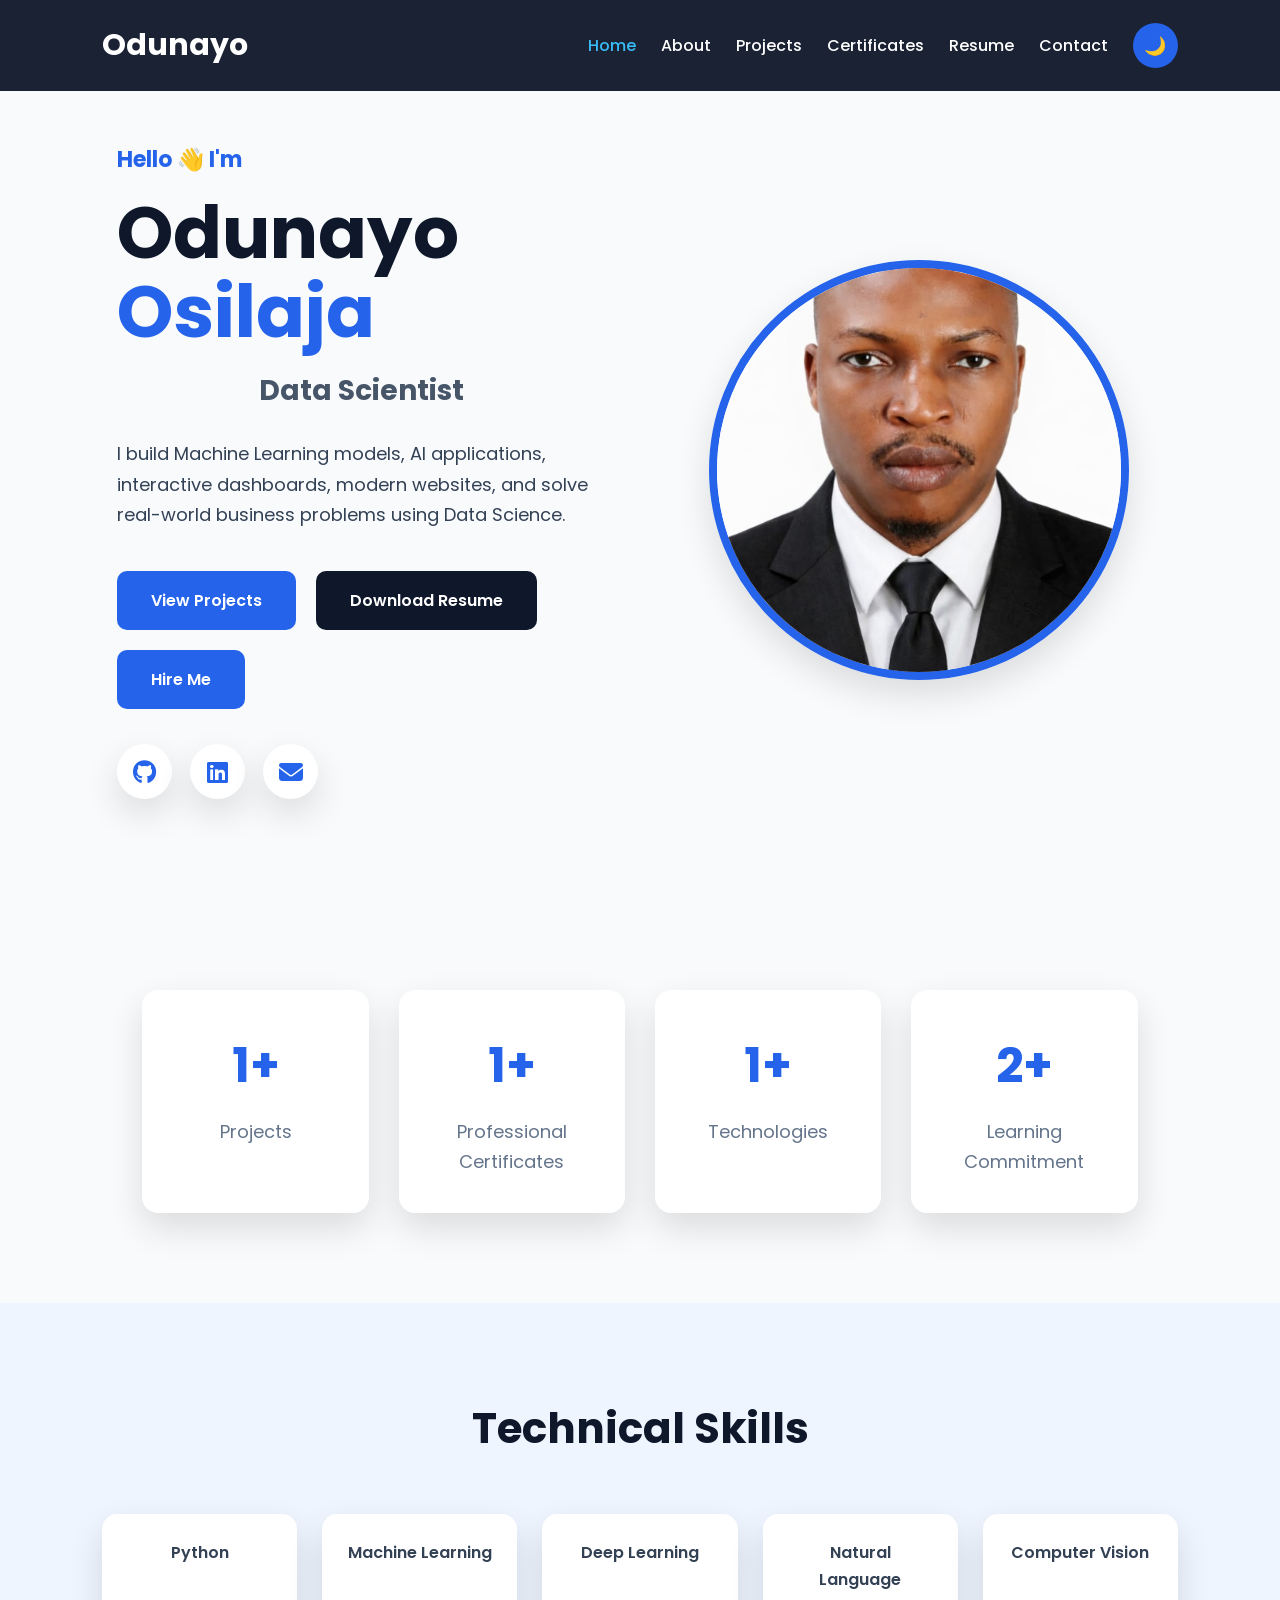
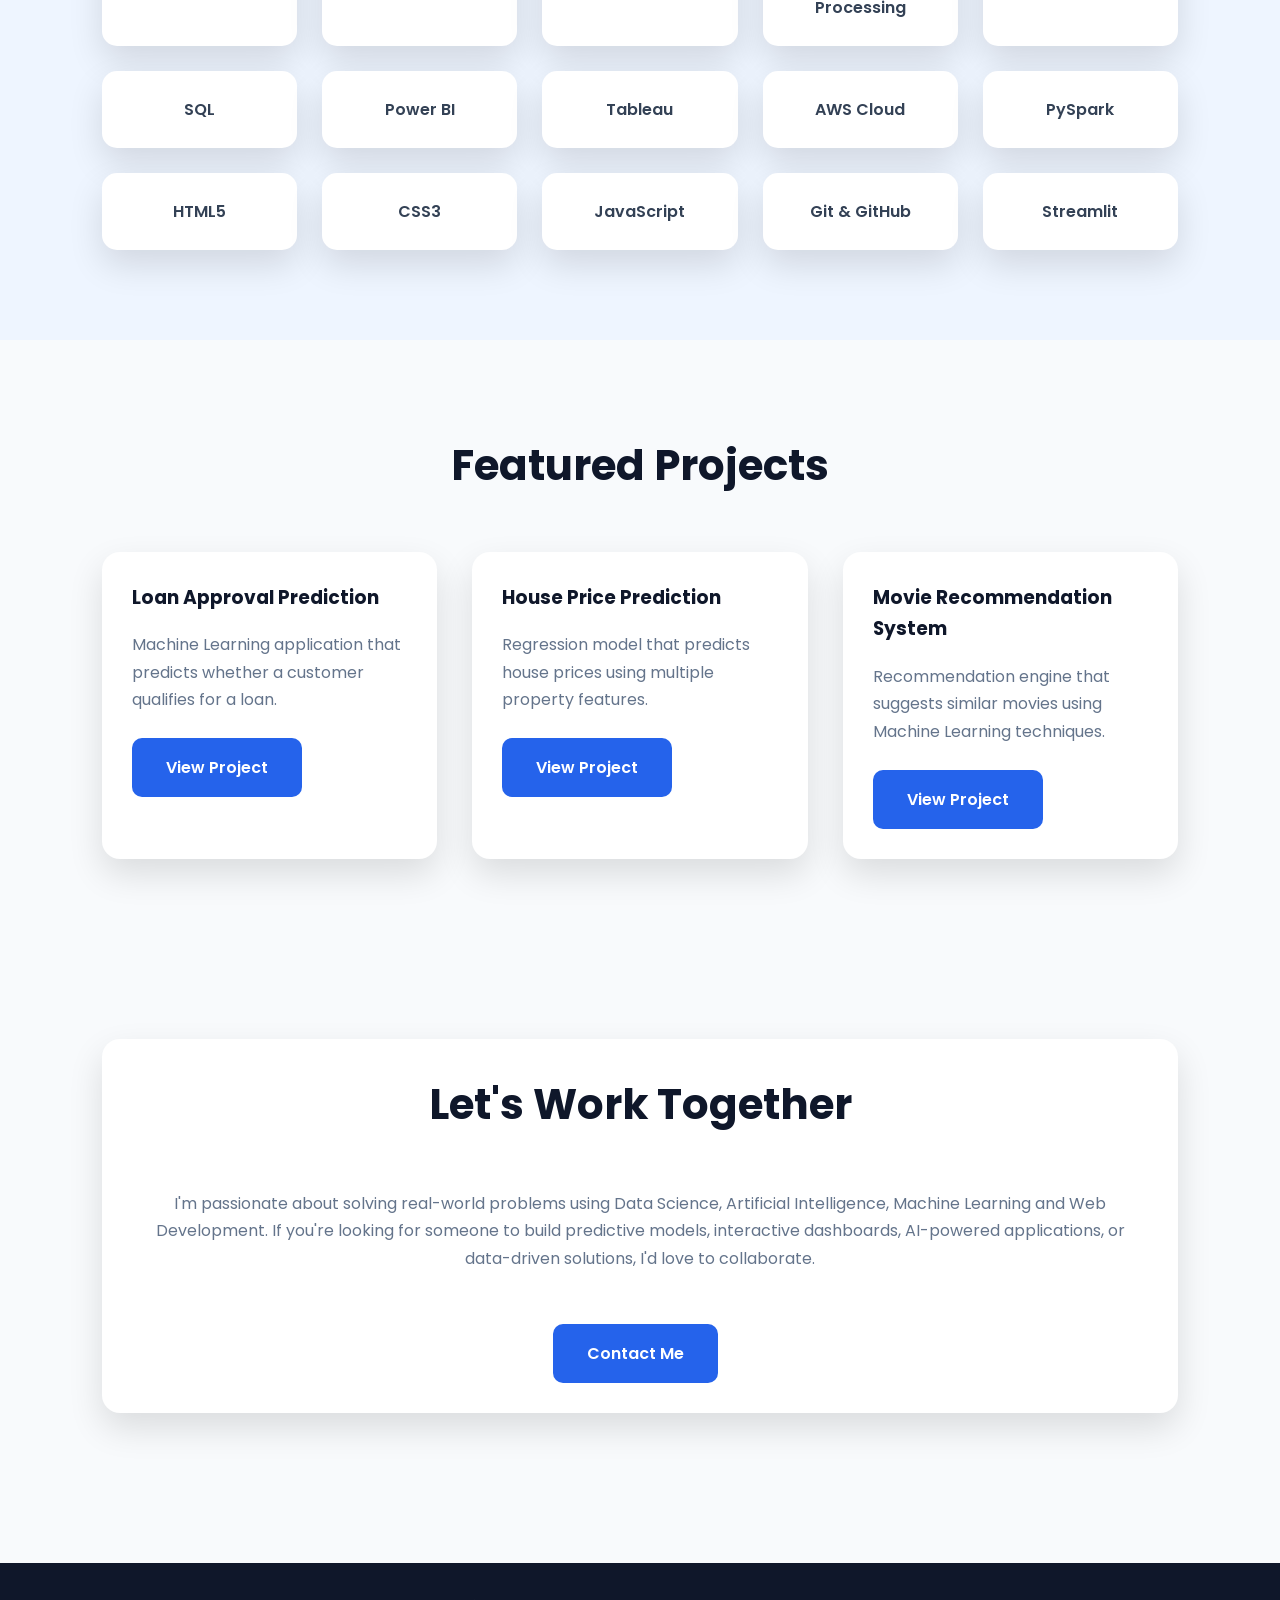
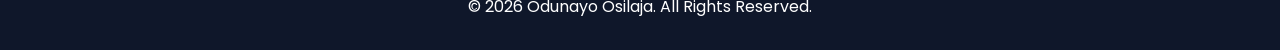
==== index.html @ 94298a9c "Initial portfolio website" ====
<!DOCTYPE html>
<html lang="en">

<head>

<meta charset="UTF-8">
<meta name="viewport" content="width=device-width, initial-scale=1.0">

<title>Odunayo Osilaja | Data Scientist</title>

<meta name="description" content="Professional portfolio of Odunayo Osilaja, Data Scientist, Machine Learning Engineer and Solar Engineer.">

<link rel="stylesheet" href="css/style.css">

<link rel="preconnect" href="https://fonts.googleapis.com">

<link href="https://fonts.googleapis.com/css2?family=Poppins:wght@300;400;500;600;700;800&display=swap" rel="stylesheet">

<link rel="stylesheet"
href="https://cdnjs.cloudflare.com/ajax/libs/font-awesome/6.6.0/css/all.min.css">

</head>

<body>

<!-- Loading Screen -->

<div class="loader">

<div class="spinner"></div>

</div>

<!-- Header -->

<header>

<div class="logo">

<h2>Odunayo</h2>

</div>

<div class="menu-toggle">

<i class="fas fa-bars"></i>

</div>

<nav>

<a href="index.html" class="active">Home</a>

<a href="about.html">About</a>

<a href="projects.html">Projects</a>

<a href="certificates.html">Certificates</a>

<a href="resume.html">Resume</a>

<a href="contact.html">Contact</a>

<button id="themeToggle" class="theme-toggle">

🌙

</button>

</nav>

</header>

<!-- Hero -->

<section class="hero">

<div class="hero-text">

<h4>Hello 👋 I'm</h4>

<h1>

Odunayo

<span>Osilaja</span>

</h1>

<h2 id="typing"></h2>

<p>

I build Machine Learning models,

AI applications,

interactive dashboards,

modern websites,

and solve real-world business problems

using Data Science.

</p>

<div class="hero-buttons">

<a href="projects.html" class="btn primary">

View Projects

</a>

<a href="resume.html" class="btn secondary">

Download Resume

</a>

<a href="contact.html" class="btn primary">

Hire Me

</a>

</div>

<div class="social">

<a href="https://github.com/cegemenge" target="_blank">

<i class="fab fa-github"></i>

</a>

<a href="https://www.linkedin.com/" target="_blank">

<i class="fab fa-linkedin"></i>

</a>

<a href="mailto:your@email.com">

<i class="fas fa-envelope"></i>

</a>

</div>

</div>

<div class="hero-image">

<img

src="images/profile.jpg"

alt="Odunayo Osilaja">

</div>

</section>

<!-- Statistics -->

<section class="stats">

<div class="card">

<h2>15</h2>

<p>Projects</p>

</div>

<div class="card">

<h2>12</h2>

<p>Professional Certificates</p>

</div>

<div class="card">

<h2>5</h2>

<p>Technologies</p>

</div>

<div class="card">

<h2>100</h2>

<p>Learning Commitment</p>

</div>

</section>

<!-- Skills -->

<section class="skills">

<h2>Technical Skills</h2>

<div class="skills-grid">

<div class="skill-card">Python</div>

<div class="skill-card">Machine Learning</div>

<div class="skill-card">Deep Learning</div>

<div class="skill-card">Natural Language Processing</div>

<div class="skill-card">Computer Vision</div>

<div class="skill-card">SQL</div>

<div class="skill-card">Power BI</div>

<div class="skill-card">Tableau</div>

<div class="skill-card">AWS Cloud</div>

<div class="skill-card">PySpark</div>

<div class="skill-card">HTML5</div>

<div class="skill-card">CSS3</div>

<div class="skill-card">JavaScript</div>

<div class="skill-card">Git & GitHub</div>

<div class="skill-card">Streamlit</div>

</div>

</section>

<!-- Featured Projects -->

<section class="featured">

<h2>Featured Projects</h2>

<div class="project-grid">

<div class="project-card">

<h3>Loan Approval Prediction</h3>

<p>

Machine Learning application that predicts
whether a customer qualifies for a loan.

</p>

<a href="projects.html" class="btn primary">

View Project

</a>

</div>

<div class="project-card">

<h3>House Price Prediction</h3>

<p>

Regression model that predicts house prices
using multiple property features.

</p>

<a href="projects.html" class="btn primary">

View Project

</a>

</div>

<div class="project-card">

<h3>Movie Recommendation System</h3>

<p>

Recommendation engine that suggests similar
movies using Machine Learning techniques.

</p>

<a href="projects.html" class="btn primary">

View Project

</a>

</div>

</div>

</section>

<!-- Call To Action -->

<section class="featured">

<div class="project-card" style="text-align:center;">

<h2>Let's Work Together</h2>

<p>

I'm passionate about solving real-world problems
using Data Science, Artificial Intelligence,
Machine Learning and Web Development.

If you're looking for someone to build predictive models,
interactive dashboards, AI-powered applications,
or data-driven solutions, I'd love to collaborate.

</p>

<br>

<a href="contact.html" class="btn primary">

Contact Me

</a>

</div>

</section>

<!-- Footer -->

<footer>

<p>

© 2026 Odunayo Osilaja. All Rights Reserved.

</p>

</footer>

<script src="js/script.js"></script>

<script>

window.addEventListener("load",()=>{

const loader=document.querySelector(".loader");

if(loader){

loader.classList.add("hidden");

}

});

</script>

</body>

</html>
---- css/style.css ----
/* ==========================================
   ODUNAYO OSILAJA PORTFOLIO WEBSITE
   STYLE.CSS (PART 1)
========================================== */

/* Google Font */
@import url('https://fonts.googleapis.com/css2?family=Poppins:wght@300;400;500;600;700;800&display=swap');

/* CSS Variables */

:root{

    --primary:#2563eb;
    --secondary:#0f172a;
    --accent:#38bdf8;
    --white:#ffffff;
    --light:#f8fafc;
    --text:#334155;
    --gray:#64748b;
    --shadow:0 15px 35px rgba(0,0,0,.12);
    --radius:16px;
    --transition:.35s ease;

}

/* Reset */

*{

    margin:0;
    padding:0;
    box-sizing:border-box;

}

html{

    scroll-behavior:smooth;

}

body{

    font-family:'Poppins',sans-serif;
    background:var(--light);
    color:var(--text);
    line-height:1.7;
    overflow-x:hidden;

}

/* Header */

header{

    position:fixed;
    top:0;
    left:0;
    width:100%;

    display:flex;
    justify-content:space-between;
    align-items:center;

    padding:20px 8%;

    background:rgba(15,23,42,.95);

    backdrop-filter:blur(12px);

    z-index:1000;

    transition:.3s;

}

/* Logo */

.logo h2{

    color:white;
    font-size:30px;
    font-weight:700;

}

/* Navigation */

nav{

    display:flex;
    gap:25px;
    align-items:center;

}

nav a{

    text-decoration:none;
    color:white;
    font-weight:500;
    transition:var(--transition);

}

nav a:hover{

    color:var(--accent);

}

nav .active{

    color:var(--accent);

}

/* Theme Button */

.theme-toggle{

    width:45px;
    height:45px;

    border:none;

    border-radius:50%;

    cursor:pointer;

    background:var(--primary);

    color:white;

    font-size:18px;

    transition:var(--transition);

}

.theme-toggle:hover{

    transform:rotate(180deg);

}

/* Hero */

.hero{

    max-width:1250px;

    margin:auto;

    min-height:100vh;

    display:grid;

    grid-template-columns:repeat(auto-fit,minmax(350px,1fr));

    gap:70px;

    align-items:center;

    padding:120px 8% 80px;

}

.hero-text h4{

    color:var(--primary);

    font-size:22px;

}

.hero-text h1{

    font-size:72px;

    line-height:1.1;

    color:var(--secondary);

    margin:15px 0;

}

.hero-text h1 span{

    display:block;

    color:var(--primary);

}

.hero-text h2{

    font-size:28px;

    color:#475569;

    margin-bottom:25px;

    min-height:40px;

}

.hero-text p{

    font-size:18px;

    margin-bottom:40px;

}

/* Hero Image */

.hero-image{

    display:flex;

    justify-content:center;

}

.hero-image img{

    width:420px;

    height:420px;

    object-fit:cover;

    border-radius:50%;

    border:8px solid var(--primary);

    box-shadow:var(--shadow);

    transition:var(--transition);

}

.hero-image img:hover{

    transform:scale(1.03);

}

/* Buttons */

.hero-buttons{

    display:flex;

    gap:20px;

    flex-wrap:wrap;

}

.btn{

    display:inline-block;

    padding:16px 34px;

    border-radius:10px;

    text-decoration:none;

    font-weight:600;

    transition:var(--transition);

}

.primary{

    background:var(--primary);

    color:white;

}

.secondary{

    background:var(--secondary);

    color:white;

}

.btn:hover{

    transform:translateY(-5px);

}

/* Social Icons */

.social{

    display:flex;

    gap:18px;

    margin-top:35px;

}

.social a{

    width:55px;

    height:55px;

    border-radius:50%;

    display:flex;

    justify-content:center;

    align-items:center;

    background:white;

    color:var(--primary);

    text-decoration:none;

    font-size:24px;

    box-shadow:var(--shadow);

    transition:var(--transition);

}

.social a:hover{

    background:var(--primary);

    color:white;

    transform:translateY(-6px);

}

/* ==========================================
   STYLE.CSS (PART 2)
   Statistics, Skills, Projects,
   Certificates, Resume, Contact & Footer
==========================================*/

/* Sections */

section{
    padding:90px 8%;
}

section h2{
    text-align:center;
    font-size:42px;
    color:var(--secondary);
    margin-bottom:50px;
}

/* ======================
   Statistics
====================== */

.stats{

    max-width:1200px;
    margin:auto;

    display:grid;
    grid-template-columns:repeat(auto-fit,minmax(220px,1fr));

    gap:30px;

}

.card{

    background:var(--white);

    padding:35px;

    border-radius:var(--radius);

    text-align:center;

    box-shadow:var(--shadow);

    transition:var(--transition);

}

.card:hover{

    transform:translateY(-10px);

}

.card h2{

    color:var(--primary);

    font-size:48px;

    margin-bottom:10px;

}

.card p{

    color:var(--gray);

    font-size:18px;

}

/* ======================
   Skills
====================== */

.skills{

    background:#eef5ff;

}

.skills-grid{

    display:grid;

    grid-template-columns:
    repeat(auto-fit,minmax(180px,1fr));

    gap:25px;

}

.skill-card{

    background:white;

    padding:25px;

    border-radius:15px;

    text-align:center;

    font-weight:600;

    box-shadow:var(--shadow);

    transition:var(--transition);

}

.skill-card:hover{

    background:var(--primary);

    color:white;

    transform:translateY(-8px);

}

/* ======================
   Projects
====================== */

.featured{

    max-width:1300px;

    margin:auto;

}

.project-grid{

    display:grid;

    grid-template-columns:
    repeat(auto-fit,minmax(320px,1fr));

    gap:35px;

}

.project-card{

    background:white;

    padding:30px;

    border-radius:18px;

    box-shadow:var(--shadow);

    transition:var(--transition);

}

.project-card:hover{

    transform:translateY(-12px);

}

.project-card h3{

    color:var(--secondary);

    margin-bottom:18px;

}

.project-card p{

    margin-bottom:15px;

    color:var(--gray);

}

.project-card .btn{

    margin-top:10px;
    margin-right:10px;

}

/* ======================
   Certificates
====================== */

.certificate-grid{

    display:grid;

    grid-template-columns:
    repeat(auto-fit,minmax(280px,1fr));

    gap:30px;

}

.certificate-card{

    background:white;

    padding:30px;

    border-radius:16px;

    text-align:center;

    box-shadow:var(--shadow);

    transition:var(--transition);

}

.certificate-card:hover{

    transform:translateY(-10px);

}

.certificate-card h3{

    margin-bottom:15px;

}

/* ======================
   Resume
====================== */

.resume{

    text-align:center;

}

.resume img{

    width:180px;

    height:180px;

    border-radius:50%;

    object-fit:cover;

    margin-bottom:20px;

    box-shadow:var(--shadow);

}

.resume h2{

    margin-bottom:15px;

}

.resume p{

    max-width:800px;

    margin:auto;

}

/* ======================
   Contact
====================== */

.contact{

    max-width:900px;

    margin:auto;

}

.contact form{

    display:flex;

    flex-direction:column;

    gap:20px;

}

.contact input,
.contact textarea{

    padding:18px;

    border:1px solid #ddd;

    border-radius:12px;

    outline:none;

    font-size:16px;

    font-family:inherit;

    transition:.3s;

}

.contact input:focus,
.contact textarea:focus{

    border-color:var(--primary);

    box-shadow:0 0 10px rgba(37,99,235,.15);

}

.contact button{

    padding:18px;

    border:none;

    border-radius:12px;

    background:var(--primary);

    color:white;

    font-size:18px;

    cursor:pointer;

    transition:var(--transition);

}

.contact button:hover{

    background:#1d4ed8;

}

/* ======================
   Footer
====================== */

footer{

    background:var(--secondary);

    color:white;

    text-align:center;

    padding:30px;

    margin-top:60px;

}

footer p{

    font-size:16px;

}

/* ==========================================
   STYLE.CSS (PART 3)
   Dark Mode, Animations, Responsive,
   Mobile Menu & Utilities
==========================================*/

/* ======================
   DARK MODE
====================== */

body.dark{

    background:#0f172a;
    color:#e2e8f0;

}

body.dark header{

    background:#020617;

}

body.dark .card,
body.dark .project-card,
body.dark .certificate-card,
body.dark .skill-card,
body.dark .contact input,
body.dark .contact textarea{

    background:#1e293b;
    color:#ffffff;

}

body.dark h1,
body.dark h2,
body.dark h3{

    color:#ffffff;

}

body.dark p{

    color:#cbd5e1;

}

body.dark footer{

    background:#020617;

}

body.dark .contact input,
body.dark .contact textarea{

    border:1px solid #334155;

}

body.dark .social a{

    background:#1e293b;
    color:#38bdf8;

}

body.dark .social a:hover{

    background:#2563eb;
    color:white;

}

/* ======================
   SCROLL ANIMATION
====================== */

section,
.card,
.project-card,
.skill-card,
.certificate-card{

    opacity:0;
    transform:translateY(40px);
    transition:all .8s ease;

}

.show{

    opacity:1;
    transform:translateY(0);

}

/* ======================
   SCROLL TO TOP
====================== */

.topButton{

    position:fixed;

    right:25px;

    bottom:25px;

    width:55px;

    height:55px;

    border:none;

    border-radius:50%;

    background:#2563eb;

    color:white;

    font-size:22px;

    cursor:pointer;

    display:none;

    justify-content:center;

    align-items:center;

    box-shadow:0 10px 20px rgba(0,0,0,.25);

    transition:.3s;

    z-index:9999;

}

.topButton:hover{

    transform:translateY(-6px);

}

/* ======================
   LOADING ANIMATION
====================== */

.loader{

    position:fixed;

    top:0;

    left:0;

    width:100%;

    height:100%;

    background:white;

    display:flex;

    justify-content:center;

    align-items:center;

    z-index:99999;

}

.loader.hidden{

    display:none;

}

.spinner{

    width:60px;

    height:60px;

    border:6px solid #ddd;

    border-top:6px solid #2563eb;

    border-radius:50%;

    animation:spin 1s linear infinite;

}

@keyframes spin{

    to{

        transform:rotate(360deg);

    }

}

/* ======================
   HAMBURGER MENU
====================== */

.menu-toggle{

    display:none;

    font-size:28px;

    color:white;

    cursor:pointer;

}

/* ======================
   RESPONSIVE TABLET
====================== */

@media(max-width:992px){

.hero{

    grid-template-columns:1fr;

    text-align:center;

}

.hero-buttons{

    justify-content:center;

}

.hero-image{

    margin-top:40px;

}

.hero-image img{

    width:320px;

    height:320px;

}

.hero-text h1{

    font-size:52px;

}

section h2{

    font-size:34px;

}

}

/* ======================
   RESPONSIVE MOBILE
====================== */

@media(max-width:768px){

.menu-toggle{

    display:block;

}

nav{

    position:absolute;

    top:80px;

    left:0;

    width:100%;

    background:#0f172a;

    flex-direction:column;

    display:none;

    padding:20px;

}

nav.active{

    display:flex;

}

.hero{

    padding-top:140px;

}

.hero h1{

    font-size:40px;

}

.hero h2{

    font-size:22px;

}

.hero p{

    font-size:17px;

}

.hero-image img{

    width:250px;

    height:250px;

}

.btn{

    width:100%;

    text-align:center;

}

.project-grid,
.certificate-grid,
.skills-grid,
.stats{

    grid-template-columns:1fr;

}

}

/* ======================
   SMALL DEVICES
====================== */

@media(max-width:480px){

header{

    padding:15px;

}

.logo h2{

    font-size:24px;

}

.hero{

    padding:130px 20px 60px;

}

.hero h1{

    font-size:32px;

}

.hero h2{

    font-size:18px;

}

.hero-image img{

    width:210px;

    height:210px;

}

section{

    padding:60px 20px;

}

}

/* ======================
   UTILITIES
====================== */

.text-center{

    text-align:center;

}

.mt-1{

    margin-top:10px;

}

.mt-2{

    margin-top:20px;

}

.mt-3{

    margin-top:30px;

}

.mb-1{

    margin-bottom:10px;

}

.mb-2{

    margin-bottom:20px;

}

.mb-3{

    margin-bottom:30px;

}

.shadow{

    box-shadow:var(--shadow);

}

.rounded{

    border-radius:var(--radius);

}

.hidden{

    display:none;

}
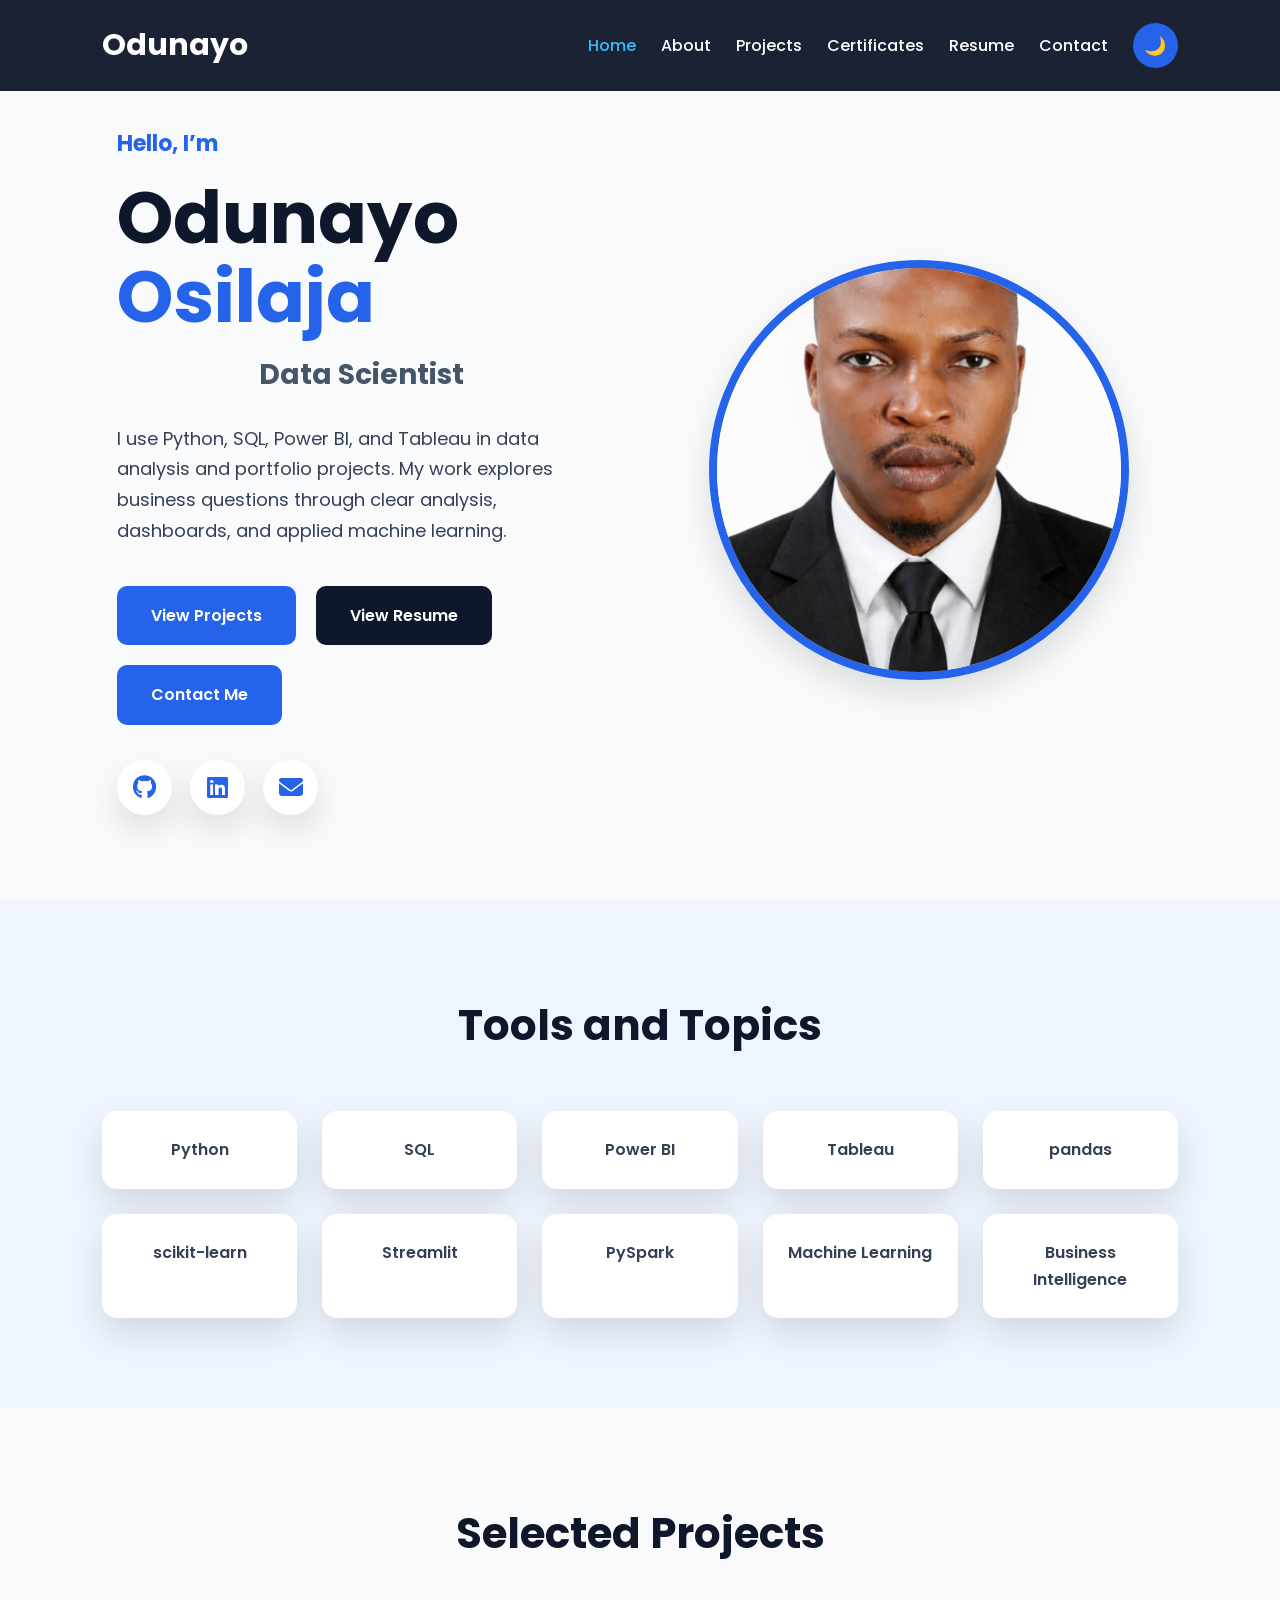
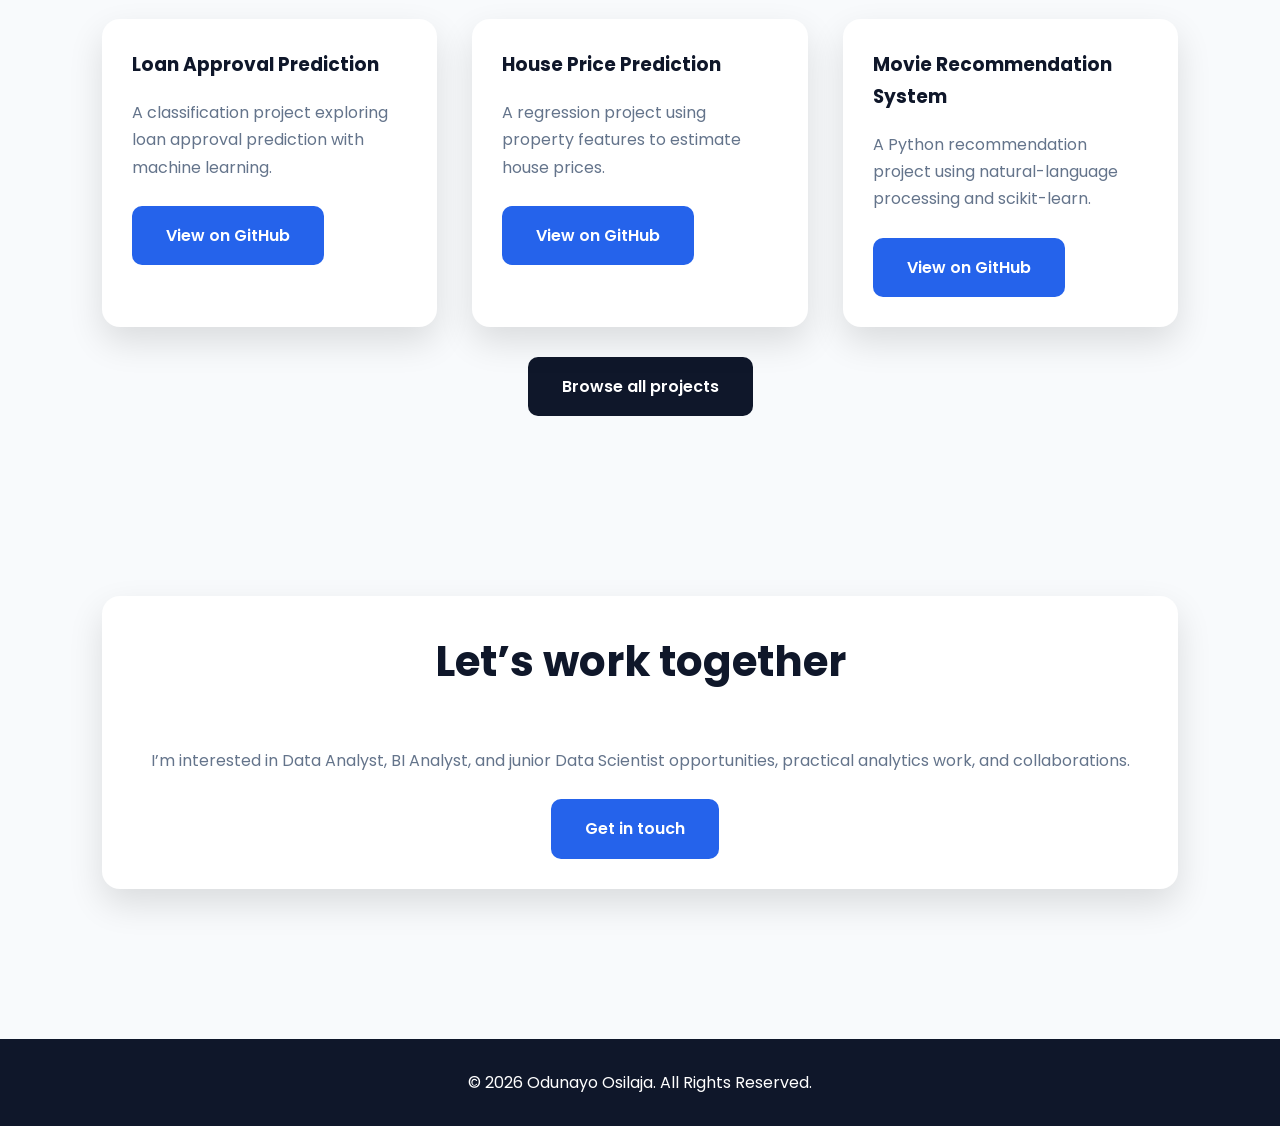
==== commit a453d381: "Refresh portfolio homepage for data roles Align the homepage with current analytics positioning, fix" ====
--- a/index.html
+++ b/index.html
@@ -1,379 +1,112 @@
 <!DOCTYPE html>
 <html lang="en">
+<head>
+  <meta charset="UTF-8">
+  <meta name="viewport" content="width=device-width, initial-scale=1.0">
+  <meta name="description" content="Odunayo Osilaja’s portfolio of data analysis, business intelligence, and applied machine-learning projects using Python, SQL, Power BI, and Tableau.">
+  <title>Odunayo Osilaja | Data Analyst & Data Science Projects</title>
+  <link rel="stylesheet" href="css/style.css">
+  <link rel="preconnect" href="https://fonts.googleapis.com">
+  <link href="https://fonts.googleapis.com/css2?family=Poppins:wght@300;400;500;600;700;800&display=swap" rel="stylesheet">
+  <link rel="stylesheet" href="https://cdnjs.cloudflare.com/ajax/libs/font-awesome/6.6.0/css/all.min.css">
+</head>
+<body>
+  <div class="loader"><div class="spinner"></div></div>
 
-<head>
+  <header>
+    <div class="logo"><h2>Odunayo</h2></div>
+    <div class="menu-toggle"><i class="fas fa-bars"></i></div>
+    <nav>
+      <a href="index.html" class="active">Home</a>
+      <a href="about.html">About</a>
+      <a href="projects.html">Projects</a>
+      <a href="certificates.html">Certificates</a>
+      <a href="resume.html">Resume</a>
+      <a href="contact.html">Contact</a>
+      <button id="themeToggle" class="theme-toggle" aria-label="Toggle theme">🌙</button>
+    </nav>
+  </header>
 
-<meta charset="UTF-8">
-<meta name="viewport" content="width=device-width, initial-scale=1.0">
+  <main>
+    <section class="hero">
+      <div class="hero-text">
+        <h4>Hello, I’m</h4>
+        <h1>Odunayo <span>Osilaja</span></h1>
+        <h2 id="typing">Data Analyst</h2>
+        <p>I use Python, SQL, Power BI, and Tableau in data analysis and portfolio projects. My work explores business questions through clear analysis, dashboards, and applied machine learning.</p>
+        <div class="hero-buttons">
+          <a href="projects.html" class="btn primary">View Projects</a>
+          <a href="resume.html" class="btn secondary">View Resume</a>
+          <a href="contact.html" class="btn primary">Contact Me</a>
+        </div>
+        <div class="social" aria-label="Professional links">
+          <a href="https://github.com/cegemenge" target="_blank" rel="noopener noreferrer" aria-label="GitHub"><i class="fab fa-github"></i></a>
+          <a href="https://www.linkedin.com/in/odunayo-osilaja/" target="_blank" rel="noopener noreferrer" aria-label="LinkedIn"><i class="fab fa-linkedin"></i></a>
+          <a href="mailto:cegemenge@gmail.com" aria-label="Email"><i class="fas fa-envelope"></i></a>
+        </div>
+      </div>
+      <div class="hero-image">
+        <img src="images/profile.jpg" alt="Portrait of Odunayo Osilaja">
+      </div>
+    </section>
 
-<title>Odunayo Osilaja | Data Scientist</title>
+    <section class="skills">
+      <h2>Tools and Topics</h2>
+      <div class="skills-grid">
+        <div class="skill-card">Python</div>
+        <div class="skill-card">SQL</div>
+        <div class="skill-card">Power BI</div>
+        <div class="skill-card">Tableau</div>
+        <div class="skill-card">pandas</div>
+        <div class="skill-card">scikit-learn</div>
+        <div class="skill-card">Streamlit</div>
+        <div class="skill-card">PySpark</div>
+        <div class="skill-card">Machine Learning</div>
+        <div class="skill-card">Business Intelligence</div>
+      </div>
+    </section>
 
-<meta name="description" content="Professional portfolio of Odunayo Osilaja, Data Scientist, Machine Learning Engineer and Solar Engineer.">
+    <section class="featured">
+      <h2>Selected Projects</h2>
+      <div class="project-grid">
+        <div class="project-card">
+          <h3>Loan Approval Prediction</h3>
+          <p>A classification project exploring loan approval prediction with machine learning.</p>
+          <a href="https://github.com/cegemenge/Loan-Approval-Prediction" class="btn primary" target="_blank" rel="noopener noreferrer">View on GitHub</a>
+        </div>
+        <div class="project-card">
+          <h3>House Price Prediction</h3>
+          <p>A regression project using property features to estimate house prices.</p>
+          <a href="https://github.com/cegemenge/House_Price_Prediction" class="btn primary" target="_blank" rel="noopener noreferrer">View on GitHub</a>
+        </div>
+        <div class="project-card">
+          <h3>Movie Recommendation System</h3>
+          <p>A Python recommendation project using natural-language processing and scikit-learn.</p>
+          <a href="https://github.com/cegemenge/Movie-Recommendation-System" class="btn primary" target="_blank" rel="noopener noreferrer">View on GitHub</a>
+        </div>
+      </div>
+      <p style="text-align:center;margin-top:30px;"><a href="projects.html" class="btn secondary">Browse all projects</a></p>
+    </section>
 
-<link rel="stylesheet" href="css/style.css">
+    <section class="featured">
+      <div class="project-card" style="text-align:center;">
+        <h2>Let’s work together</h2>
+        <p>I’m interested in Data Analyst, BI Analyst, and junior Data Scientist opportunities, practical analytics work, and collaborations.</p>
+        <a href="contact.html" class="btn primary">Get in touch</a>
+      </div>
+    </section>
+  </main>
 
-<link rel="preconnect" href="https://fonts.googleapis.com">
+  <footer>
+    <p>© 2026 Odunayo Osilaja. All Rights Reserved.</p>
+  </footer>
 
-<link href="https://fonts.googleapis.com/css2?family=Poppins:wght@300;400;500;600;700;800&display=swap" rel="stylesheet">
-
-<link rel="stylesheet"
-href="https://cdnjs.cloudflare.com/ajax/libs/font-awesome/6.6.0/css/all.min.css">
-
-</head>
-
-<body>
-
-<!-- Loading Screen -->
-
-<div class="loader">
-
-<div class="spinner"></div>
-
-</div>
-
-<!-- Header -->
-
-<header>
-
-<div class="logo">
-
-<h2>Odunayo</h2>
-
-</div>
-
-<div class="menu-toggle">
-
-<i class="fas fa-bars"></i>
-
-</div>
-
-<nav>
-
-<a href="index.html" class="active">Home</a>
-
-<a href="about.html">About</a>
-
-<a href="projects.html">Projects</a>
-
-<a href="certificates.html">Certificates</a>
-
-<a href="resume.html">Resume</a>
-
-<a href="contact.html">Contact</a>
-
-<button id="themeToggle" class="theme-toggle">
-
-🌙
-
-</button>
-
-</nav>
-
-</header>
-
-<!-- Hero -->
-
-<section class="hero">
-
-<div class="hero-text">
-
-<h4>Hello 👋 I'm</h4>
-
-<h1>
-
-Odunayo
-
-<span>Osilaja</span>
-
-</h1>
-
-<h2 id="typing"></h2>
-
-<p>
-
-I build Machine Learning models,
-
-AI applications,
-
-interactive dashboards,
-
-modern websites,
-
-and solve real-world business problems
-
-using Data Science.
-
-</p>
-
-<div class="hero-buttons">
-
-<a href="projects.html" class="btn primary">
-
-View Projects
-
-</a>
-
-<a href="resume.html" class="btn secondary">
-
-Download Resume
-
-</a>
-
-<a href="contact.html" class="btn primary">
-
-Hire Me
-
-</a>
-
-</div>
-
-<div class="social">
-
-<a href="https://github.com/cegemenge" target="_blank">
-
-<i class="fab fa-github"></i>
-
-</a>
-
-<a href="https://www.linkedin.com/" target="_blank">
-
-<i class="fab fa-linkedin"></i>
-
-</a>
-
-<a href="mailto:your@email.com">
-
-<i class="fas fa-envelope"></i>
-
-</a>
-
-</div>
-
-</div>
-
-<div class="hero-image">
-
-<img
-
-src="images/profile.jpg"
-
-alt="Odunayo Osilaja">
-
-</div>
-
-</section>
-
-<!-- Statistics -->
-
-<section class="stats">
-
-<div class="card">
-
-<h2>15</h2>
-
-<p>Projects</p>
-
-</div>
-
-<div class="card">
-
-<h2>12</h2>
-
-<p>Professional Certificates</p>
-
-</div>
-
-<div class="card">
-
-<h2>5</h2>
-
-<p>Technologies</p>
-
-</div>
-
-<div class="card">
-
-<h2>100</h2>
-
-<p>Learning Commitment</p>
-
-</div>
-
-</section>
-
-<!-- Skills -->
-
-<section class="skills">
-
-<h2>Technical Skills</h2>
-
-<div class="skills-grid">
-
-<div class="skill-card">Python</div>
-
-<div class="skill-card">Machine Learning</div>
-
-<div class="skill-card">Deep Learning</div>
-
-<div class="skill-card">Natural Language Processing</div>
-
-<div class="skill-card">Computer Vision</div>
-
-<div class="skill-card">SQL</div>
-
-<div class="skill-card">Power BI</div>
-
-<div class="skill-card">Tableau</div>
-
-<div class="skill-card">AWS Cloud</div>
-
-<div class="skill-card">PySpark</div>
-
-<div class="skill-card">HTML5</div>
-
-<div class="skill-card">CSS3</div>
-
-<div class="skill-card">JavaScript</div>
-
-<div class="skill-card">Git & GitHub</div>
-
-<div class="skill-card">Streamlit</div>
-
-</div>
-
-</section>
-
-<!-- Featured Projects -->
-
-<section class="featured">
-
-<h2>Featured Projects</h2>
-
-<div class="project-grid">
-
-<div class="project-card">
-
-<h3>Loan Approval Prediction</h3>
-
-<p>
-
-Machine Learning application that predicts
-whether a customer qualifies for a loan.
-
-</p>
-
-<a href="projects.html" class="btn primary">
-
-View Project
-
-</a>
-
-</div>
-
-<div class="project-card">
-
-<h3>House Price Prediction</h3>
-
-<p>
-
-Regression model that predicts house prices
-using multiple property features.
-
-</p>
-
-<a href="projects.html" class="btn primary">
-
-View Project
-
-</a>
-
-</div>
-
-<div class="project-card">
-
-<h3>Movie Recommendation System</h3>
-
-<p>
-
-Recommendation engine that suggests similar
-movies using Machine Learning techniques.
-
-</p>
-
-<a href="projects.html" class="btn primary">
-
-View Project
-
-</a>
-
-</div>
-
-</div>
-
-</section>
-
-<!-- Call To Action -->
-
-<section class="featured">
-
-<div class="project-card" style="text-align:center;">
-
-<h2>Let's Work Together</h2>
-
-<p>
-
-I'm passionate about solving real-world problems
-using Data Science, Artificial Intelligence,
-Machine Learning and Web Development.
-
-If you're looking for someone to build predictive models,
-interactive dashboards, AI-powered applications,
-or data-driven solutions, I'd love to collaborate.
-
-</p>
-
-<br>
-
-<a href="contact.html" class="btn primary">
-
-Contact Me
-
-</a>
-
-</div>
-
-</section>
-
-<!-- Footer -->
-
-<footer>
-
-<p>
-
-© 2026 Odunayo Osilaja. All Rights Reserved.
-
-</p>
-
-</footer>
-
-<script src="js/script.js"></script>
-
-<script>
-
-window.addEventListener("load",()=>{
-
-const loader=document.querySelector(".loader");
-
-if(loader){
-
-loader.classList.add("hidden");
-
-}
-
-});
-
-</script>
-
+  <script src="js/script.js"></script>
+  <script>
+    window.addEventListener("load", () => {
+      const loader = document.querySelector(".loader");
+      if (loader) loader.classList.add("hidden");
+    });
+  </script>
 </body>
-
-</html>+</html>
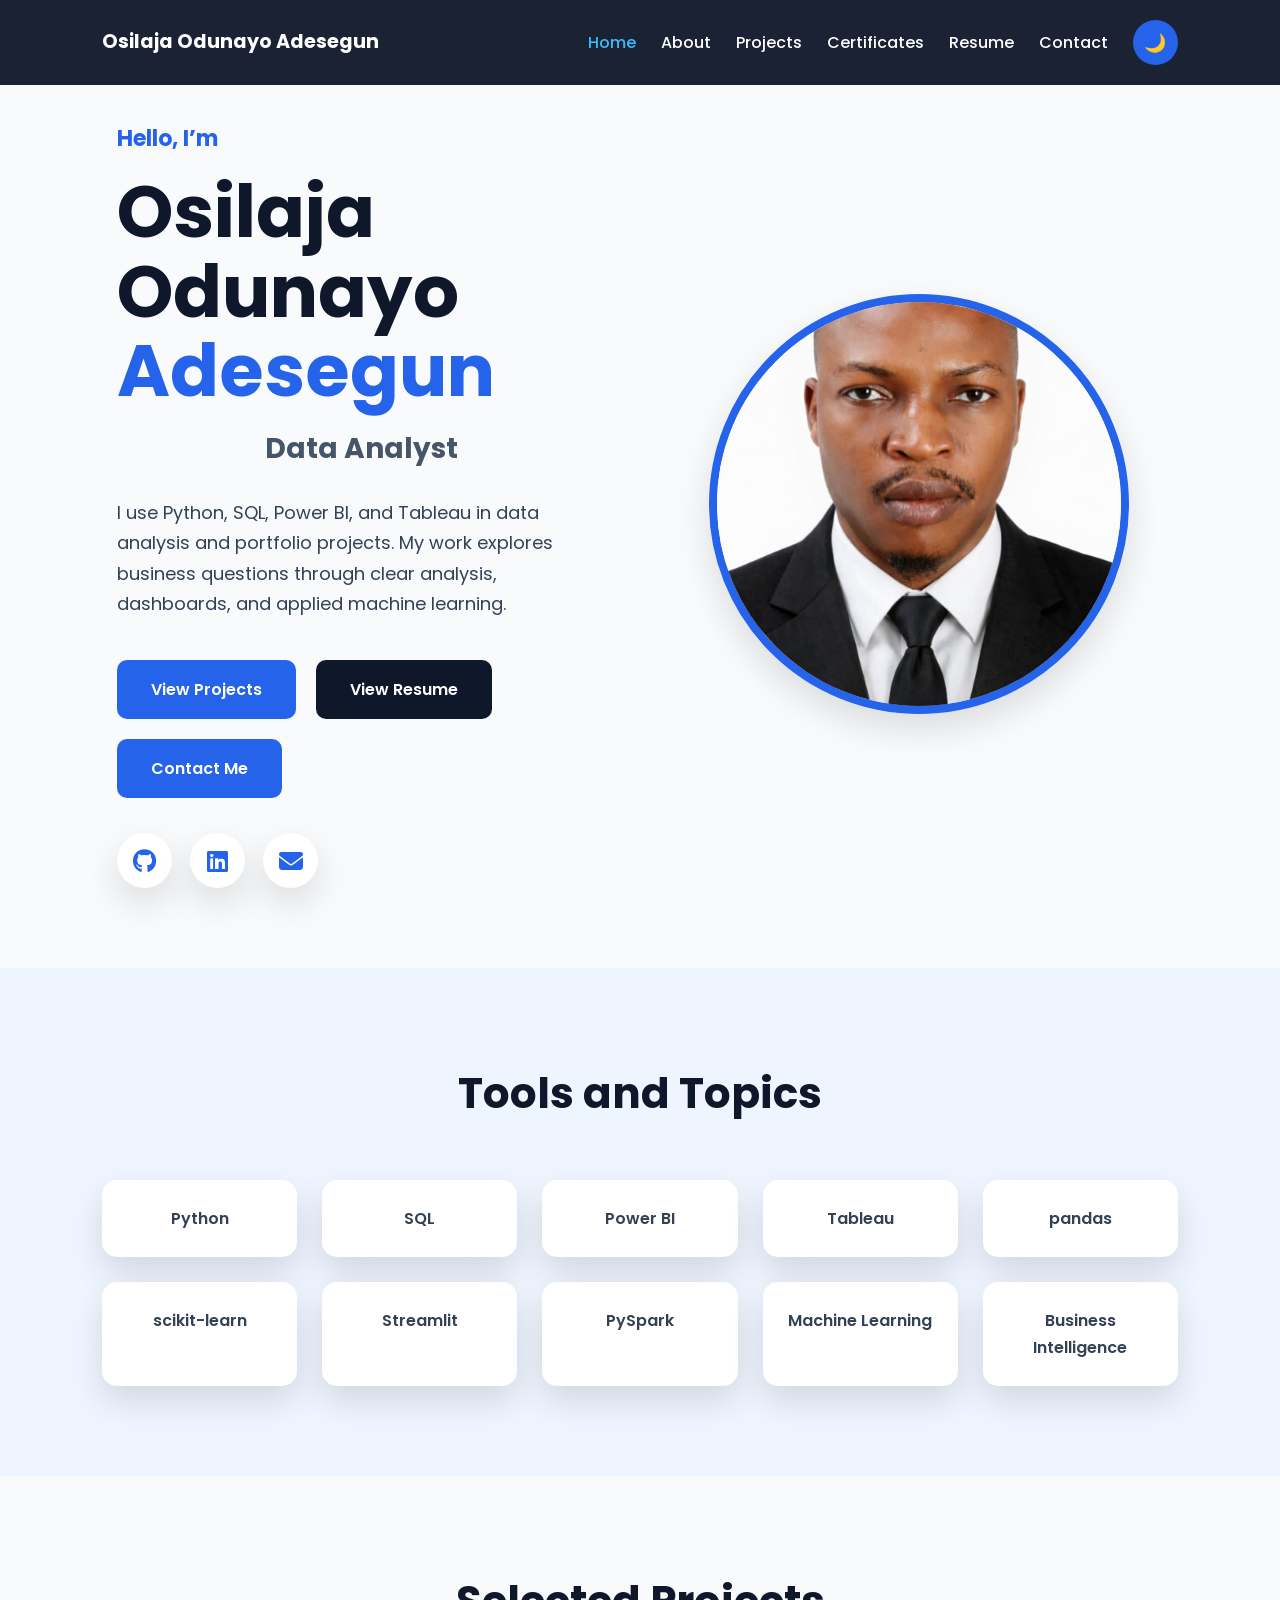
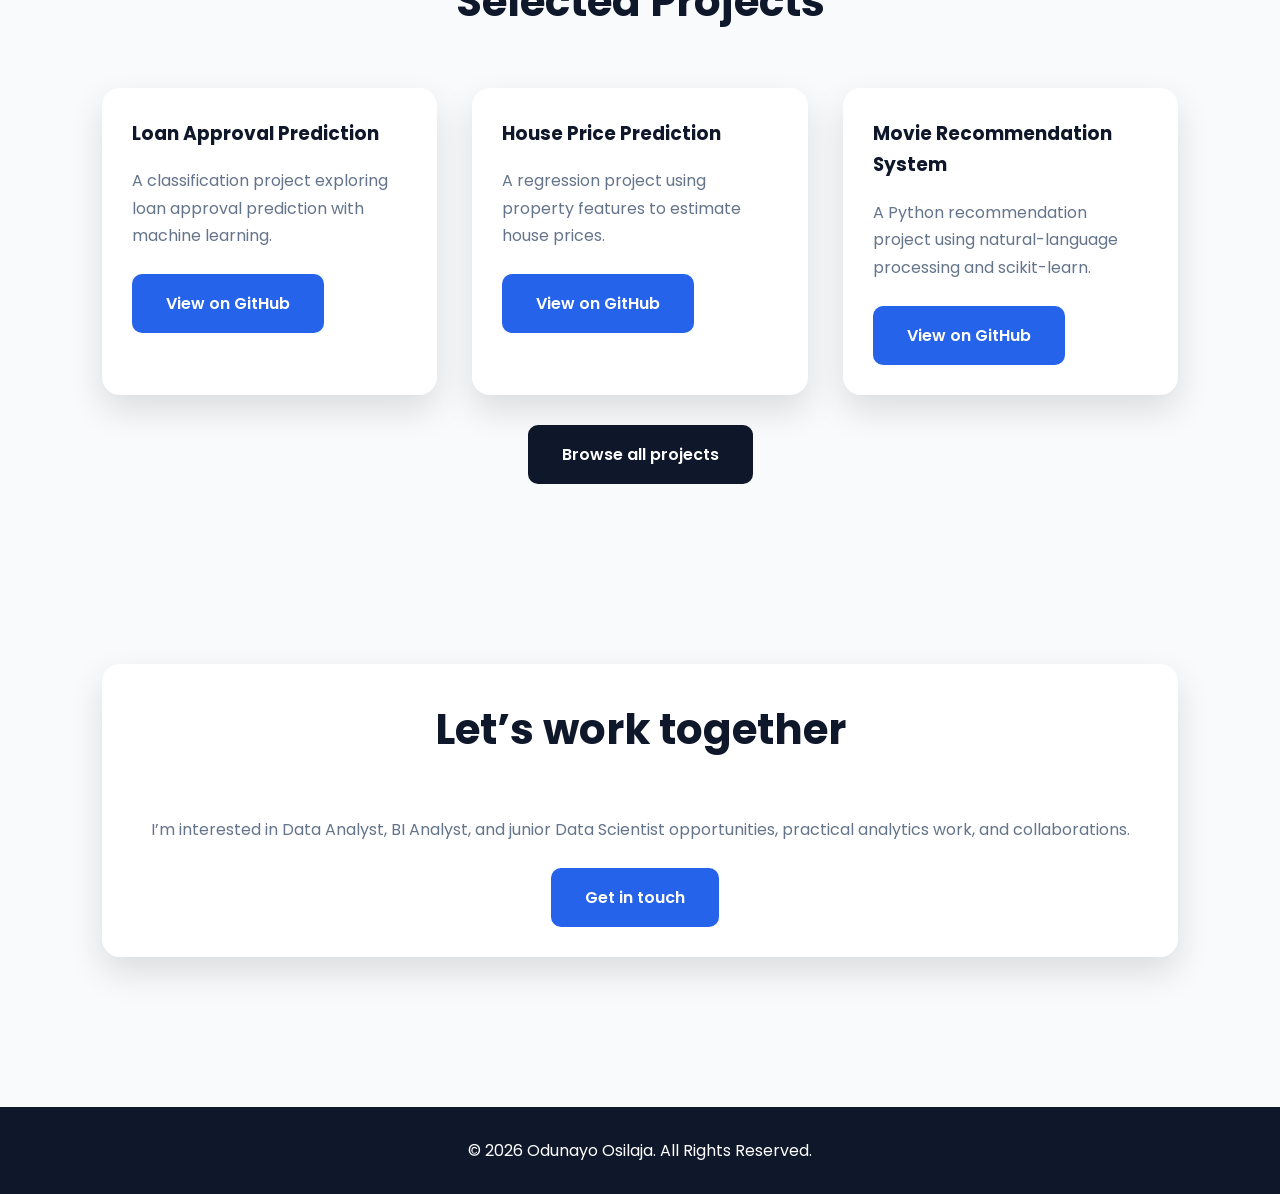
==== commit 52e5b9eb: "Use Osilaja Odunayo Adesegun throughout portfolio" ====
--- a/index.html
+++ b/index.html
@@ -3,18 +3,19 @@
 <head>
   <meta charset="UTF-8">
   <meta name="viewport" content="width=device-width, initial-scale=1.0">
-  <meta name="description" content="Odunayo Osilaja’s portfolio of data analysis, business intelligence, and applied machine-learning projects using Python, SQL, Power BI, and Tableau.">
-  <title>Odunayo Osilaja | Data Analyst & Data Science Projects</title>
+  <meta name="description" content="Osilaja Odunayo Adesegun’s portfolio of data analysis, business intelligence, and applied machine-learning projects using Python, SQL, Power BI, and Tableau.">
+  <title>Osilaja Odunayo Adesegun | Data Analyst & Data Science Projects</title>
   <link rel="stylesheet" href="css/style.css">
   <link rel="preconnect" href="https://fonts.googleapis.com">
   <link href="https://fonts.googleapis.com/css2?family=Poppins:wght@300;400;500;600;700;800&display=swap" rel="stylesheet">
   <link rel="stylesheet" href="https://cdnjs.cloudflare.com/ajax/libs/font-awesome/6.6.0/css/all.min.css">
+<style>.logo h2{font-size:clamp(14px,1.5vw,20px);line-height:1.3;max-width:300px}.hero-text h1{overflow-wrap:normal}</style>
 </head>
 <body>
   <div class="loader"><div class="spinner"></div></div>
 
   <header>
-    <div class="logo"><h2>Odunayo</h2></div>
+    <div class="logo"><h2>Osilaja Odunayo Adesegun</h2></div>
     <div class="menu-toggle"><i class="fas fa-bars"></i></div>
     <nav>
       <a href="index.html" class="active">Home</a>
@@ -31,7 +32,7 @@
     <section class="hero">
       <div class="hero-text">
         <h4>Hello, I’m</h4>
-        <h1>Odunayo <span>Osilaja</span></h1>
+        <h1>Osilaja Odunayo <span>Adesegun</span></h1>
         <h2 id="typing">Data Analyst</h2>
         <p>I use Python, SQL, Power BI, and Tableau in data analysis and portfolio projects. My work explores business questions through clear analysis, dashboards, and applied machine learning.</p>
         <div class="hero-buttons">
@@ -46,7 +47,7 @@
         </div>
       </div>
       <div class="hero-image">
-        <img src="images/profile.jpg" alt="Portrait of Odunayo Osilaja">
+        <img src="images/profile.jpg" alt="Portrait of Osilaja Odunayo Adesegun">
       </div>
     </section>
 
@@ -98,7 +99,7 @@
   </main>
 
   <footer>
-    <p>© 2026 Odunayo Osilaja. All Rights Reserved.</p>
+    <p>© 2026 Osilaja Odunayo Adesegun. All Rights Reserved.</p>
   </footer>
 
   <script src="js/script.js"></script>
@@ -110,3 +111,4 @@
   </script>
 </body>
 </html>
+
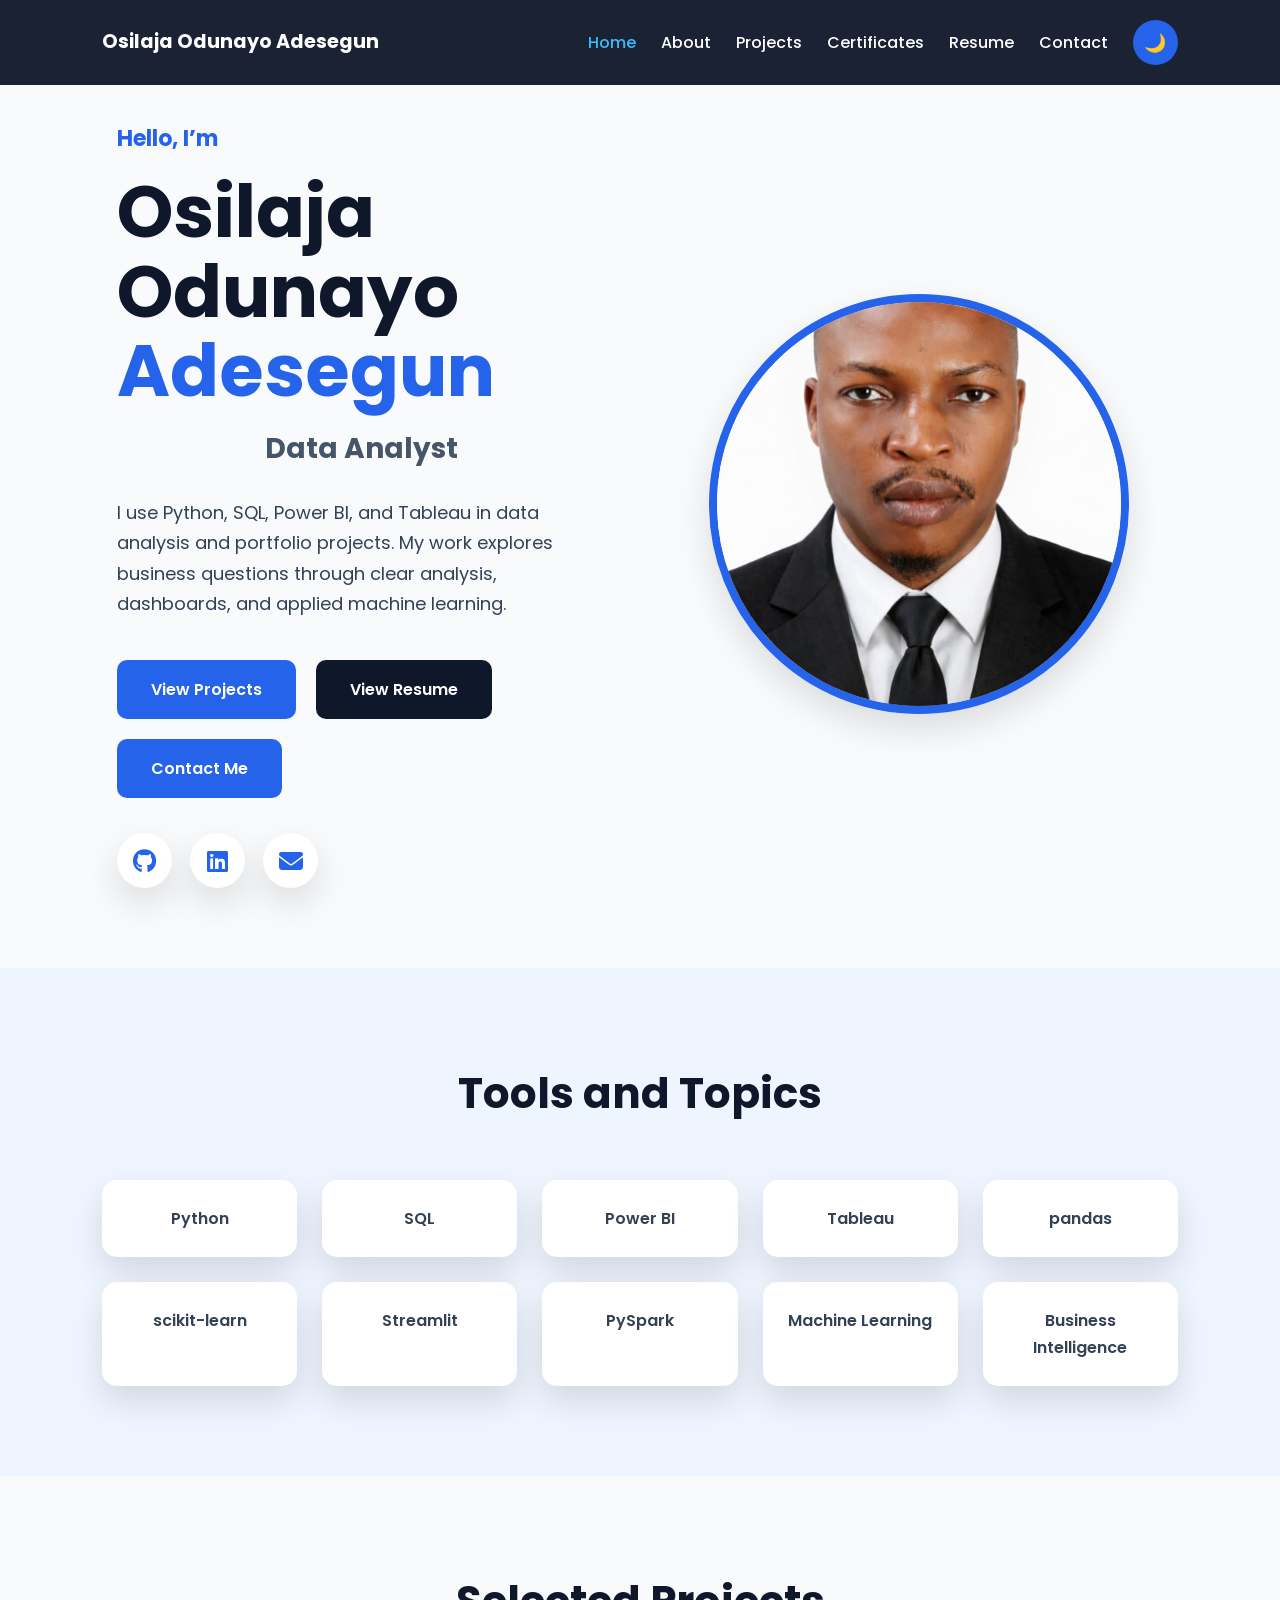
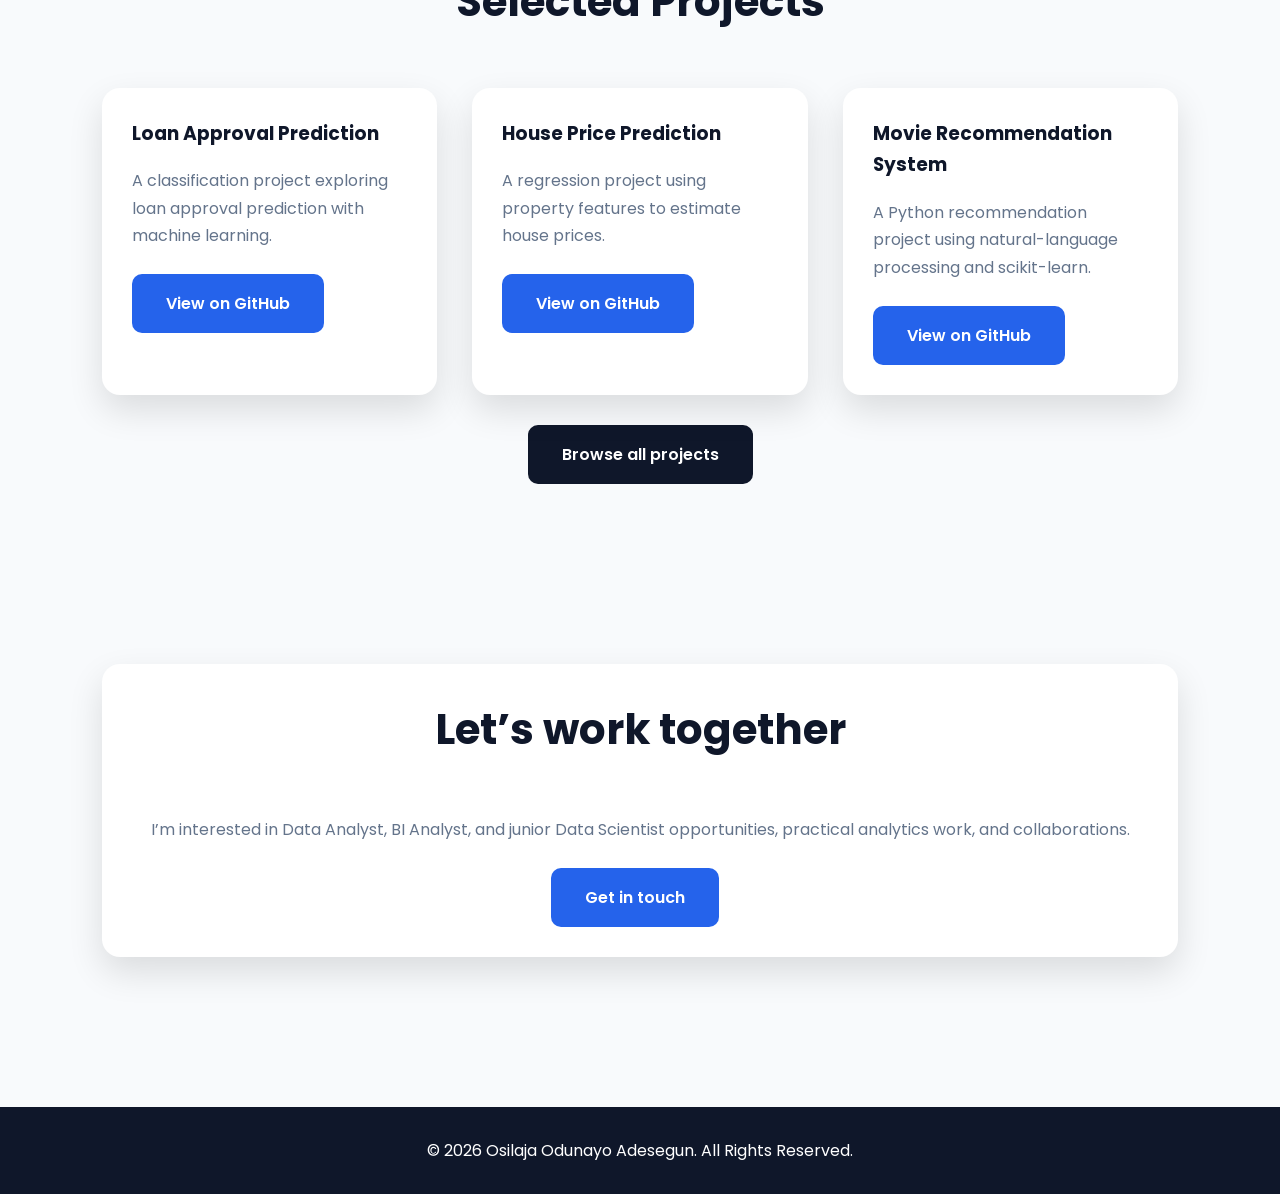
==== commit b11b4395: "Refresh shared script cache for full-name footer" ====
--- a/index.html
+++ b/index.html
@@ -102,7 +102,7 @@
     <p>© 2026 Osilaja Odunayo Adesegun. All Rights Reserved.</p>
   </footer>
 
-  <script src="js/script.js"></script>
+  <script src="js/script.js?v=full-name-20261010"></script>
   <script>
     window.addEventListener("load", () => {
       const loader = document.querySelector(".loader");
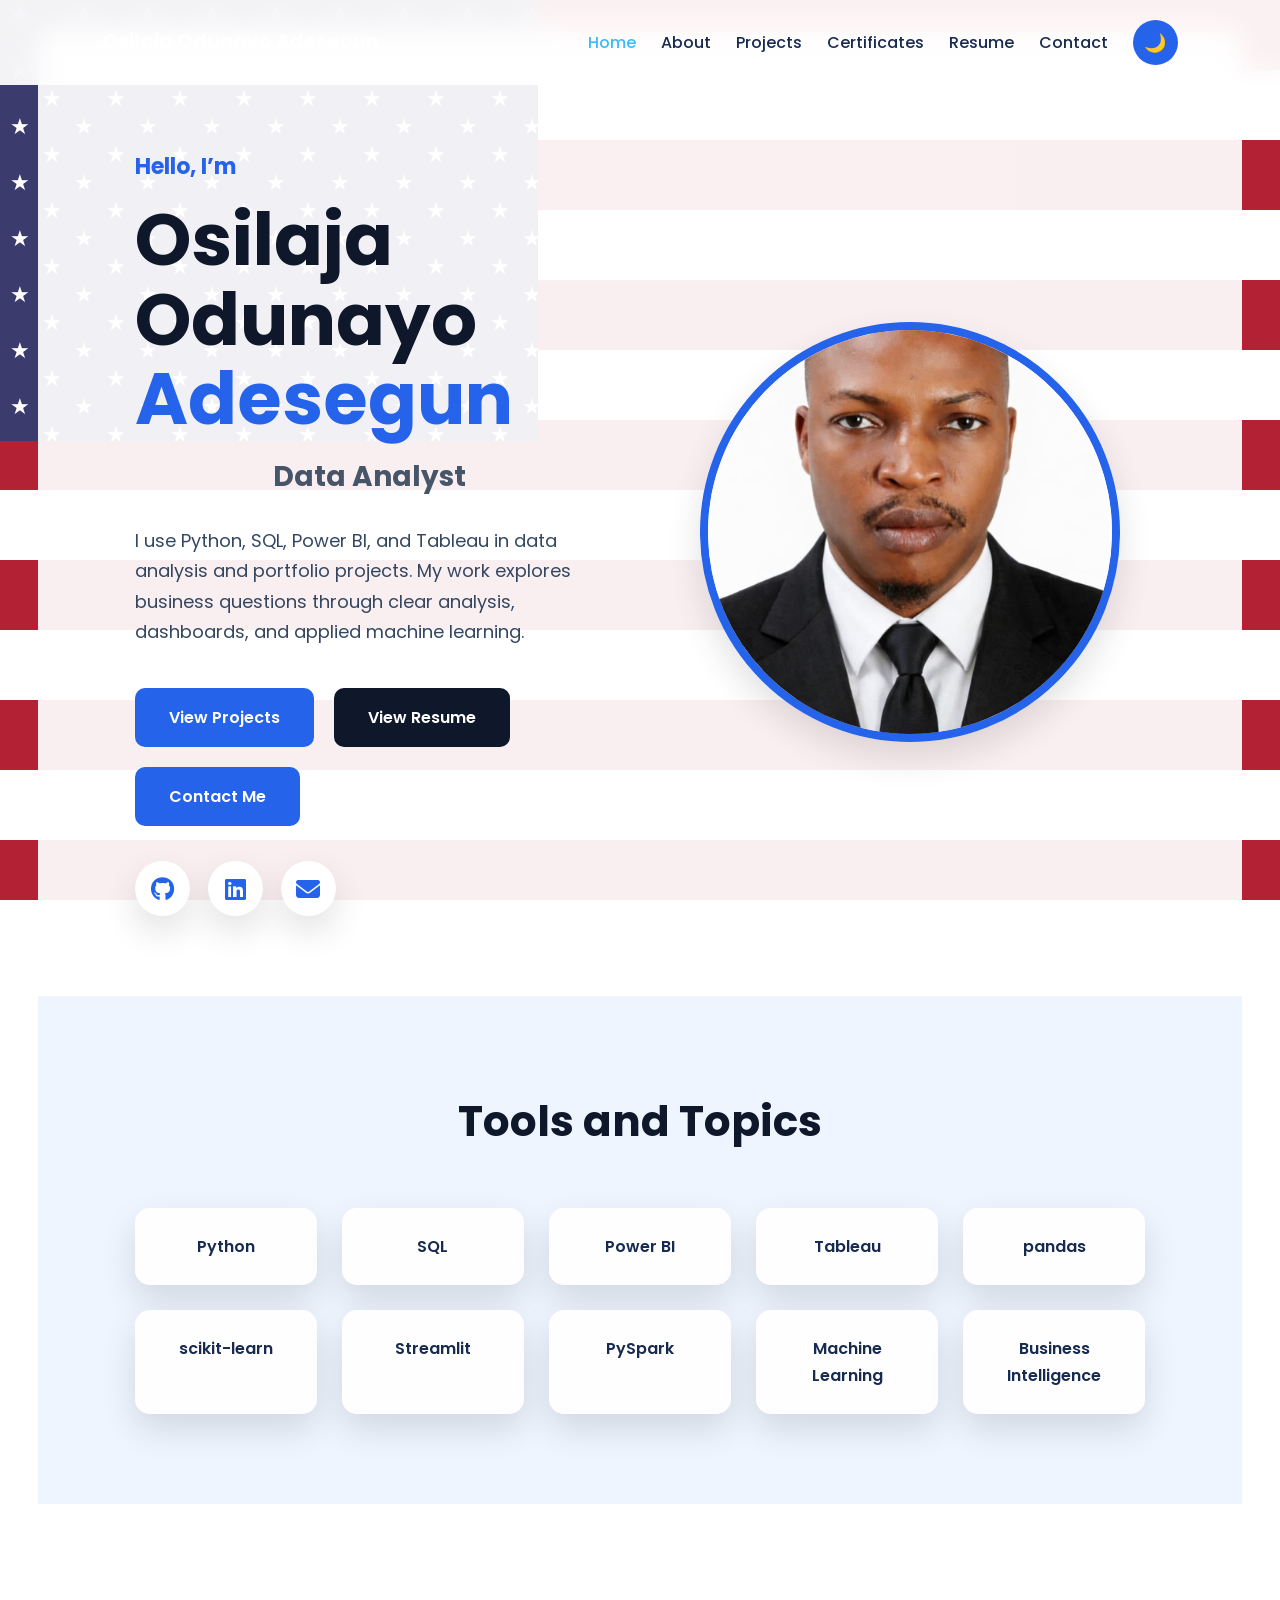
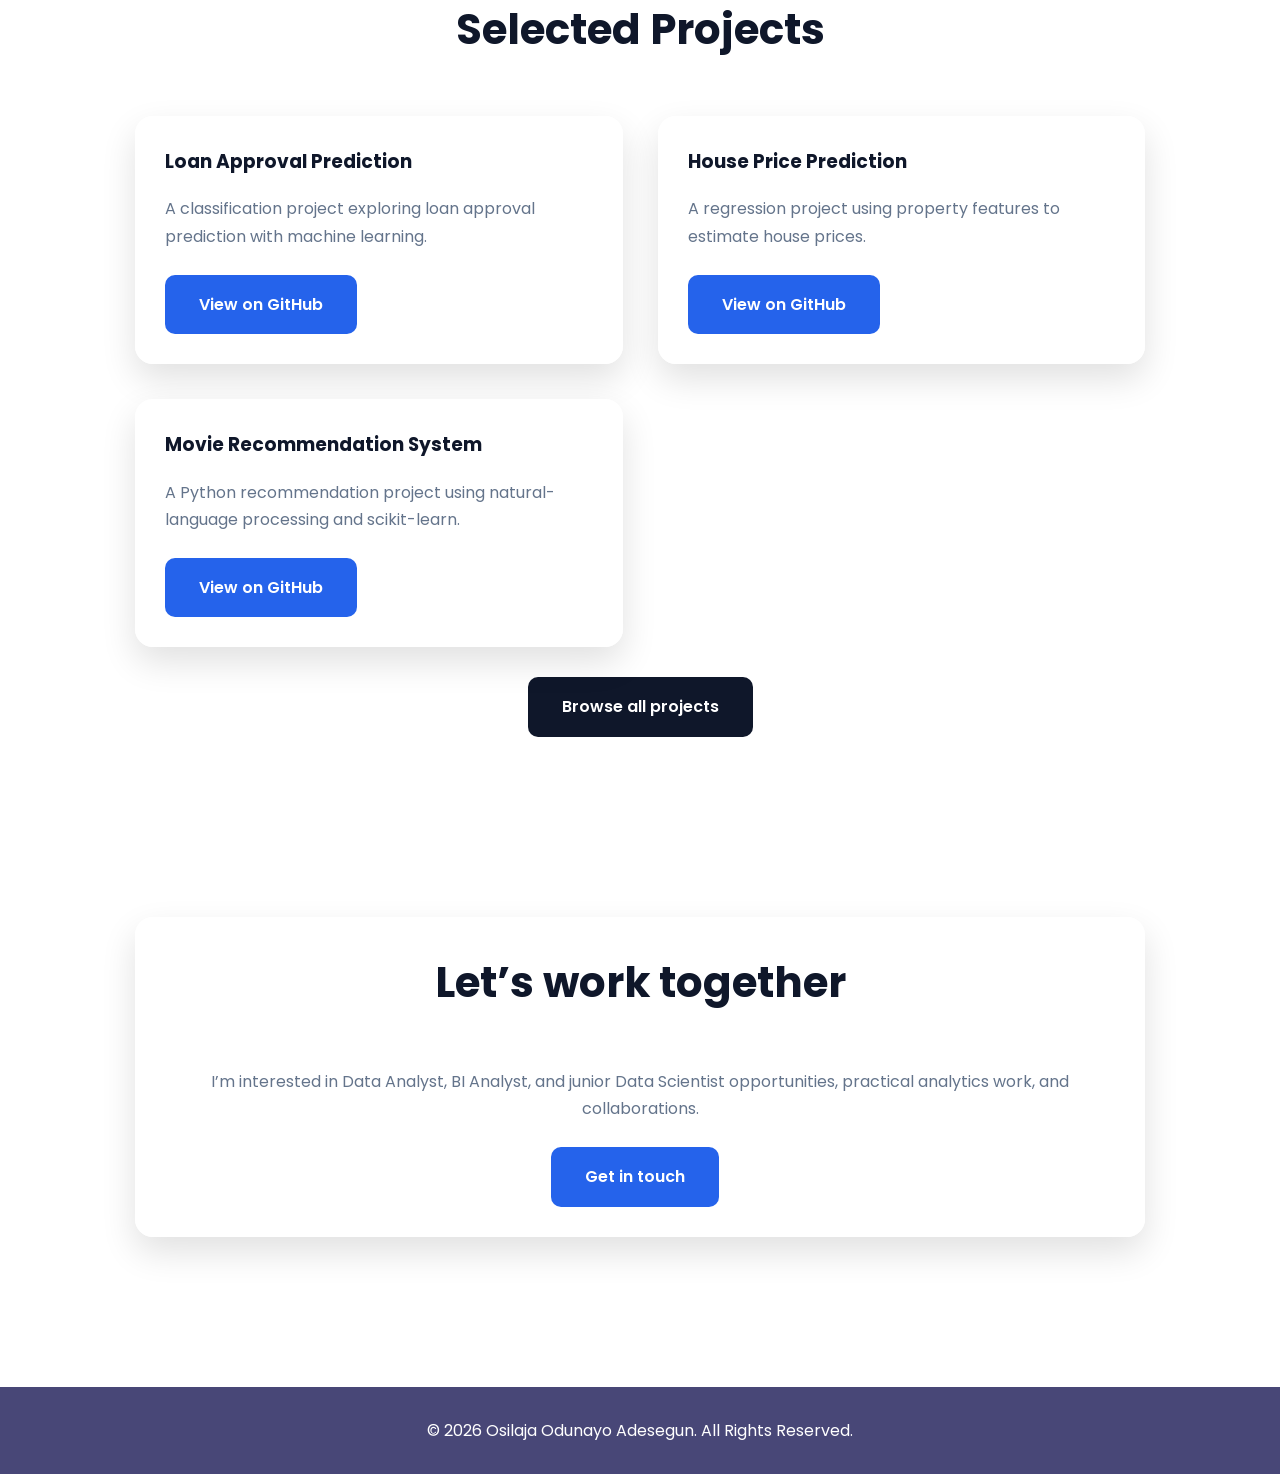
==== commit b1d97640: "Apply USA flag theme to all portfolio pages" ====
--- a/index.html
+++ b/index.html
@@ -5,7 +5,7 @@
   <meta name="viewport" content="width=device-width, initial-scale=1.0">
   <meta name="description" content="Osilaja Odunayo Adesegun’s portfolio of data analysis, business intelligence, and applied machine-learning projects using Python, SQL, Power BI, and Tableau.">
   <title>Osilaja Odunayo Adesegun | Data Analyst & Data Science Projects</title>
-  <link rel="stylesheet" href="css/style.css">
+  <link rel="stylesheet" href="css/style.css?v=usa-20261010">
   <link rel="preconnect" href="https://fonts.googleapis.com">
   <link href="https://fonts.googleapis.com/css2?family=Poppins:wght@300;400;500;600;700;800&display=swap" rel="stylesheet">
   <link rel="stylesheet" href="https://cdnjs.cloudflare.com/ajax/libs/font-awesome/6.6.0/css/all.min.css">
--- a/css/style.css
+++ b/css/style.css
@@ -1195,4 +1195,7 @@
 
     display:none;
 
-}+}
+/* USA flag background */
+body,body.dark{background:repeating-linear-gradient(180deg,#b22234 0 70px,#fff 70px 140px);background-attachment:fixed;color:#172b50}body:before{content:'';position:fixed;left:0;top:0;width:42vw;height:49vh;background-color:#3c3b6e;background-image:url("data:image/svg+xml,%3Csvg xmlns='http://www.w3.org/2000/svg' width='64' height='56' viewBox='0 0 64 56'%3E%3Ctext x='10' y='22' fill='white' font-size='22'%3E%E2%98%85%3C/text%3E%3Ctext x='42' y='50' fill='white' font-size='22'%3E%E2%98%85%3C/text%3E%3C/svg%3E");z-index:-1;pointer-events:none}header,body.dark header{background:#ffffffef;color:#172b50}main,body>section{background:#ffffffed}body>section{margin:25px auto;border-radius:18px;width:94%;padding:35px 5%}footer,body.dark footer{background:#3c3b6eef;color:white}footer p{color:white}.project-card,.skill-card,.card,body.dark .project-card,body.dark .skill-card{background:#fffffff2;color:#172b50}.hero-text p,body.dark .hero-text p{color:#344761}nav a,body.dark nav a{color:#172b50}main{margin:28px auto;width:94%;border-radius:18px;overflow:hidden}@media(max-width:620px){body:before{width:48vw;height:32vh}main{width:96%}}
+
